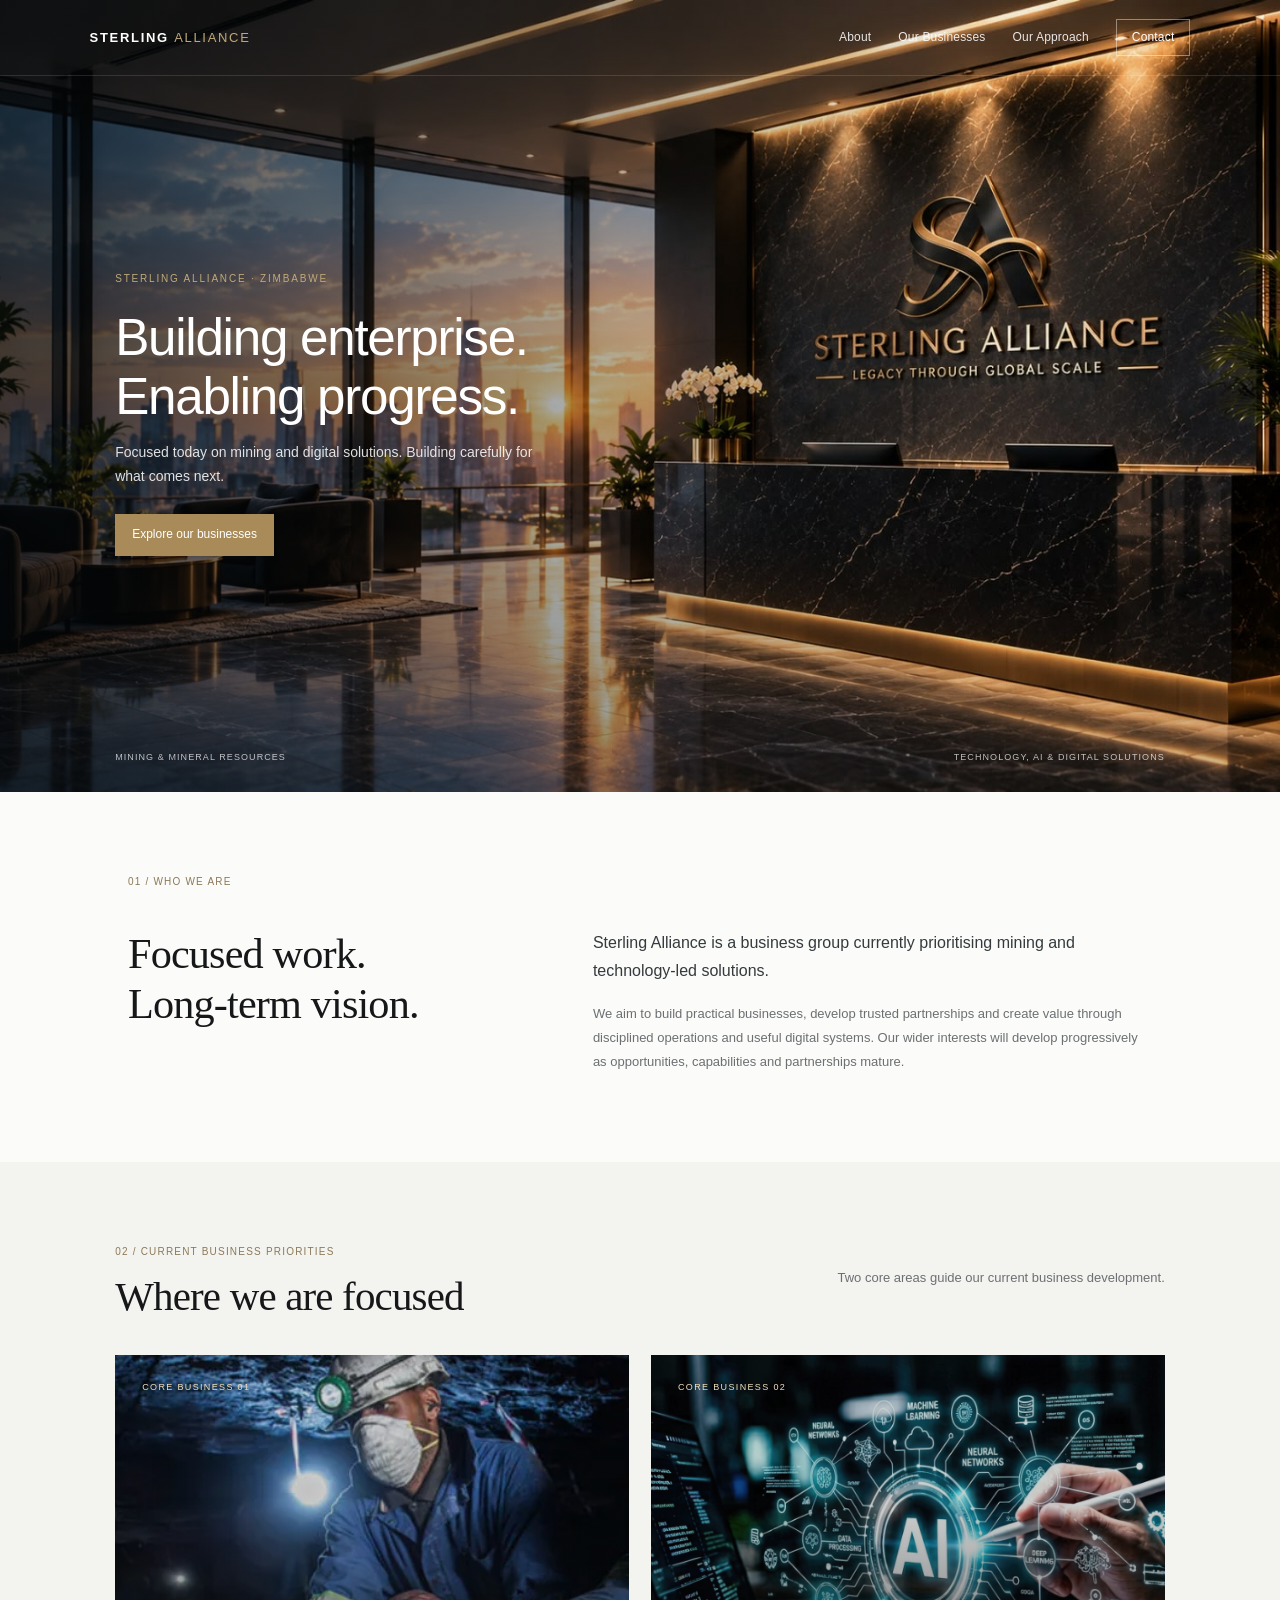
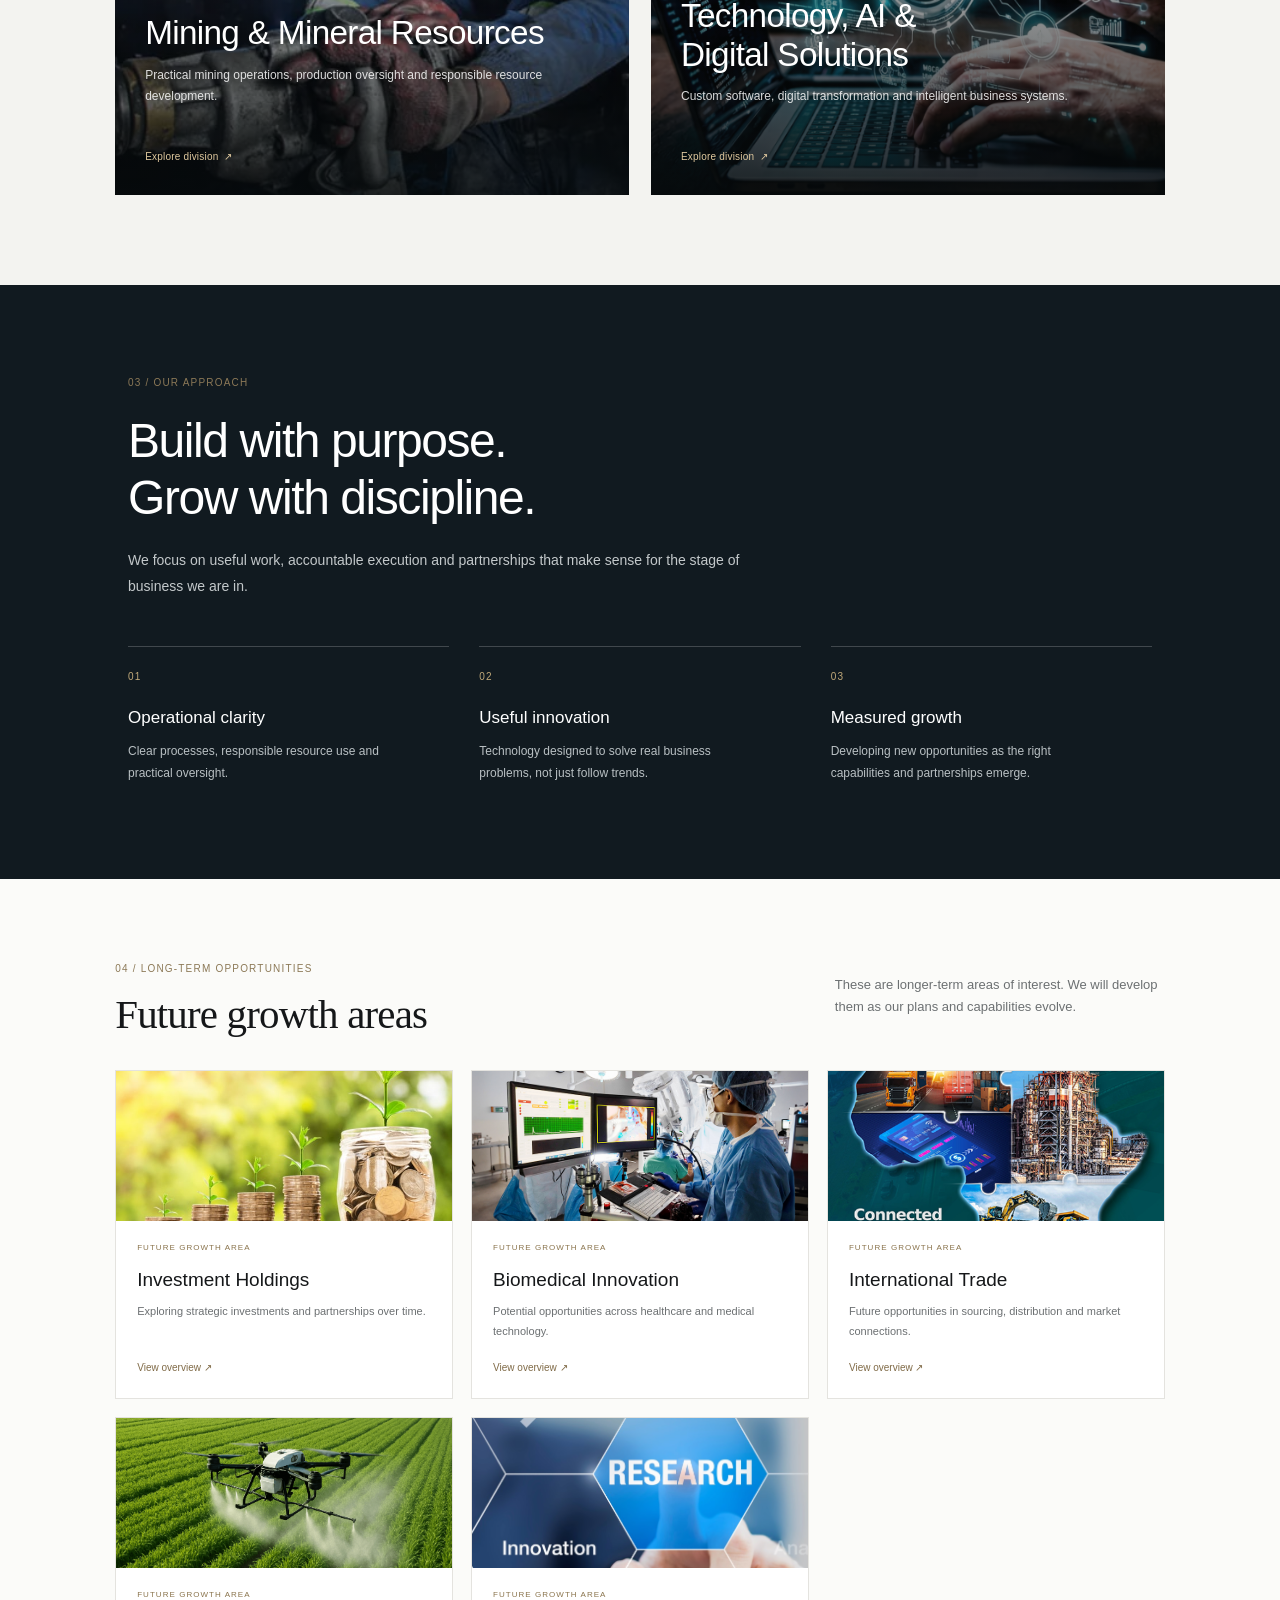
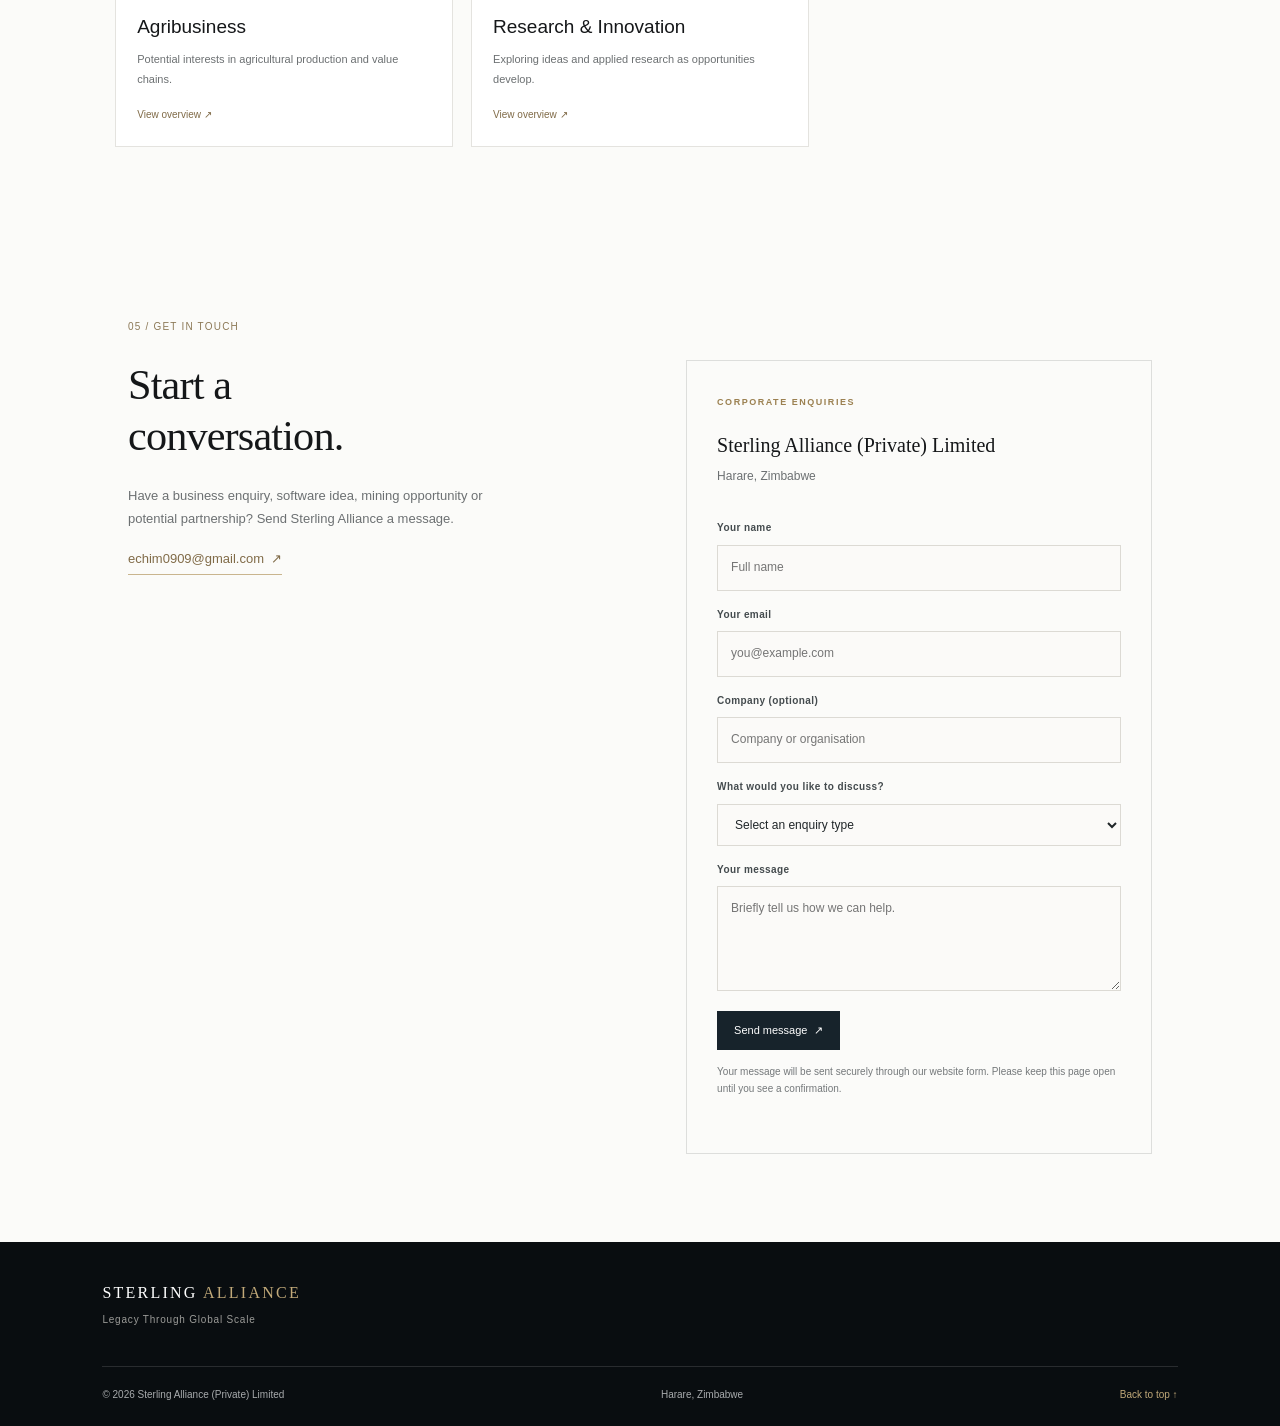
==== SA2 red3/index.html @ 4c0b37e6 "Initial commit" ====
<!DOCTYPE html>
<html lang="en">
<head>
  <meta charset="UTF-8">
  <meta name="viewport" content="width=device-width, initial-scale=1.0">
  <meta name="description" content="Sterling Alliance is currently focused on mining and digital solutions, with a long-term vision for responsible growth across complementary sectors.">
  <meta name="theme-color" content="#08090b">
  <title>Sterling Alliance | Building Enterprise. Enabling Progress.</title>
  <link rel="stylesheet" href="style.css">
</head>
<body class="home-page" id="top">
  <header class="site-header">
    <a class="home-wordmark" href="index.html" aria-label="Sterling Alliance home">STERLING <span>ALLIANCE</span></a>
    <button class="menu-toggle" aria-label="Toggle navigation" aria-expanded="false"><span></span><span></span></button>
    <nav class="main-nav" aria-label="Main navigation">
      <a href="#about">About</a><a href="#businesses">Our Businesses</a><a href="#approach">Our Approach</a><a class="nav-cta" href="#contact">Contact</a>
    </nav>
  </header>

  <main>
    <section class="hero">
      <div class="hero-shade"></div><div class="hero-content reveal">
        <div class="hero-kicker">STERLING ALLIANCE · ZIMBABWE</div>
        <h1>Building enterprise.<br>Enabling progress.</h1>
        <p class="hero-copy">Focused today on mining and digital solutions. Building carefully for what comes next.</p>
        <div class="hero-actions"><a class="button button-gold" href="#businesses">Explore our businesses</a></div>
      </div>
      <div class="hero-caption"><span>MINING &amp; MINERAL RESOURCES</span><span>TECHNOLOGY, AI &amp; DIGITAL SOLUTIONS</span></div>
    </section>

    <section class="intro section-light" id="about">
      <div class="section-kicker">01 / WHO WE ARE</div>
      <div class="intro-grid">
        <h2>Focused work.<br>Long-term vision.</h2>
        <div class="intro-copy"><p class="lead">Sterling Alliance is a business group currently prioritising mining and technology-led solutions.</p><p>We aim to build practical businesses, develop trusted partnerships and create value through disciplined operations and useful digital systems. Our wider interests will develop progressively as opportunities, capabilities and partnerships mature.</p></div>
      </div>
    </section>

    <section class="businesses section-cream" id="businesses">
      <div class="section-heading"><div><div class="section-kicker">02 / CURRENT BUSINESS PRIORITIES</div><h2>Where we are focused</h2></div><p>Two core areas guide our current business development.</p></div>
      <div class="core-business-grid">
        <a class="core-business-card core-mining" href="mining.html">
          <img src="mining.png" alt="Mining and mineral resources" loading="lazy">
          <span class="core-card-overlay"></span><span class="core-tag">CORE BUSINESS 01</span>
          <div class="core-card-copy"><h3>Mining &amp; Mineral Resources</h3><p>Practical mining operations, production oversight and responsible resource development.</p><span class="card-arrow">Explore division&nbsp; ↗</span></div>
        </a>
        <a class="core-business-card core-technology" href="technology-ai.html">
          <img src="technology and ai.png" alt="Technology, software and AI solutions" loading="lazy">
          <span class="core-card-overlay"></span><span class="core-tag">CORE BUSINESS 02</span>
          <div class="core-card-copy"><h3>Technology, AI &amp;<br>Digital Solutions</h3><p>Custom software, digital transformation and intelligent business systems.</p><span class="card-arrow">Explore division&nbsp; ↗</span></div>
        </a>
      </div>
    </section>

    <section class="approach-section" id="approach">
      <div class="approach-inner"><div class="section-kicker">03 / OUR APPROACH</div><h2>Build with purpose.<br>Grow with discipline.</h2><p class="approach-lead">We focus on useful work, accountable execution and partnerships that make sense for the stage of business we are in.</p>
        <div class="approach-points">
          <article><span>01</span><h3>Operational clarity</h3><p>Clear processes, responsible resource use and practical oversight.</p></article>
          <article><span>02</span><h3>Useful innovation</h3><p>Technology designed to solve real business problems, not just follow trends.</p></article>
          <article><span>03</span><h3>Measured growth</h3><p>Developing new opportunities as the right capabilities and partnerships emerge.</p></article>
        </div>
      </div>
    </section>

    <section class="future-section section-light" id="future">
      <div class="section-heading"><div><div class="section-kicker">04 / LONG-TERM OPPORTUNITIES</div><h2>Future growth areas</h2></div><p>These are longer-term areas of interest. We will develop them as our plans and capabilities evolve.</p></div>
      <div class="future-grid">
        <a class="future-card" href="investment-holdings.html"><img src="investment holdings.png" alt="Investment holdings" loading="lazy"><div><span>FUTURE GROWTH AREA</span><h3>Investment Holdings</h3><p>Exploring strategic investments and partnerships over time.</p><b>View overview ↗</b></div></a>
        <a class="future-card" href="biomedical-innovation.html"><img src="biomedical innovation.png" alt="Biomedical innovation" loading="lazy"><div><span>FUTURE GROWTH AREA</span><h3>Biomedical Innovation</h3><p>Potential opportunities across healthcare and medical technology.</p><b>View overview ↗</b></div></a>
        <a class="future-card" href="international-trade.html"><img src="international trade.png" alt="International trade" loading="lazy"><div><span>FUTURE GROWTH AREA</span><h3>International Trade</h3><p>Future opportunities in sourcing, distribution and market connections.</p><b>View overview ↗</b></div></a>
        <a class="future-card" href="agribusiness.html"><img src="agri-business.png" alt="Agribusiness" loading="lazy"><div><span>FUTURE GROWTH AREA</span><h3>Agribusiness</h3><p>Potential interests in agricultural production and value chains.</p><b>View overview ↗</b></div></a>
        <a class="future-card" href="research-innovation.html"><img src="research and innovation.png" alt="Research and innovation" loading="lazy"><div><span>FUTURE GROWTH AREA</span><h3>Research &amp; Innovation</h3><p>Exploring ideas and applied research as opportunities develop.</p><b>View overview ↗</b></div></a>
      </div>
    </section>

    <section class="contact section-light" id="contact">
      <div class="section-kicker">05 / GET IN TOUCH</div>
      <div class="contact-grid">
        <div>
          <h2>Start a<br>conversation.</h2>
          <p>Have a business enquiry, software idea, mining opportunity or potential partnership? Send Sterling Alliance a message.</p>
          <a class="contact-email-link" href="mailto:echim0909@gmail.com">echim0909@gmail.com&nbsp; ↗</a>
        </div>
        <div class="contact-panel">
          <span class="contact-label">CORPORATE ENQUIRIES</span>
          <h3>Sterling Alliance (Private) Limited</h3>
          <p>Harare, Zimbabwe</p>
          <form class="contact-form" id="contact-form" novalidate>
            <input type="text" name="_honey" tabindex="-1" autocomplete="off" aria-hidden="true" class="form-honeypot">
            <input type="hidden" name="_subject" value="New Sterling Alliance website enquiry">
            <label for="contact-name">Your name</label>
            <input id="contact-name" name="name" type="text" autocomplete="name" placeholder="Full name" required>
            <label for="contact-email">Your email</label>
            <input id="contact-email" name="email" type="email" autocomplete="email" placeholder="you@example.com" required>
            <label for="contact-company">Company (optional)</label>
            <input id="contact-company" name="company" type="text" autocomplete="organization" placeholder="Company or organisation">
            <label for="contact-topic">What would you like to discuss?</label>
            <select id="contact-topic" name="topic" required>
              <option value="" disabled selected>Select an enquiry type</option>
              <option>Mining &amp; Mineral Resources</option>
              <option>Technology, AI &amp; Digital Solutions</option>
              <option>Partnership or investment enquiry</option>
              <option>Other business enquiry</option>
            </select>
            <label for="contact-message">Your message</label>
            <textarea id="contact-message" name="message" rows="4" placeholder="Briefly tell us how we can help." required></textarea>
            <button class="button button-dark contact-submit" type="submit">Send message&nbsp; ↗</button>
            <p class="contact-form-note">Your message will be sent securely through our website form. Please keep this page open until you see a confirmation.</p>
            <p class="contact-form-status" id="contact-form-status" role="status" aria-live="polite"></p>
          </form>
        </div>
      </div>
    </section>
  </main>

  <footer class="site-footer"><a class="footer-brand" href="index.html">STERLING <span>ALLIANCE</span></a><p>Legacy Through Global Scale</p><div class="footer-bottom"><span>© 2026 Sterling Alliance (Private) Limited</span><span>Harare, Zimbabwe</span><a href="#top">Back to top ↑</a></div></footer>
  <script src="script.js"></script>
</body>
</html>
---- SA2 red3/style.css ----
:root{--ink:#151719;--navy:#172632;--gold:#bd9a5a;--gold-light:#d9bd86;--paper:#f8f7f4;--cream:#efeee9;--muted:#6c7072;--line:rgba(20,25,28,.13);--serif:'Playfair Display',Georgia,serif;--sans:'DM Sans',Arial,sans-serif}
*{box-sizing:border-box;margin:0;padding:0}html{scroll-behavior:smooth;scroll-padding-top:90px}body{font-family:var(--sans);color:var(--ink);background:var(--paper);line-height:1.65}a{color:inherit}.site-header{height:86px;position:absolute;z-index:20;top:0;left:0;width:100%;padding:0 7.5%;display:flex;align-items:center;justify-content:space-between;border-bottom:1px solid rgba(255,255,255,.16);color:#fff}.brand{display:flex;align-items:center;gap:12px;text-decoration:none}.brand img{width:47px;height:47px;object-fit:contain}.brand strong{display:block;font-size:15px;letter-spacing:.08em;text-transform:uppercase}.brand small{display:block;color:#c7c4bd;font-size:9px;letter-spacing:.13em;margin-top:2px}.main-nav{display:flex;align-items:center;gap:34px}.main-nav a{text-decoration:none;font-size:12px;letter-spacing:.04em;color:#eee;transition:color .2s}.main-nav a:hover{color:var(--gold-light)}.main-nav .nav-cta{border:1px solid rgba(217,189,134,.75);padding:10px 19px;color:var(--gold-light)}.menu-toggle{display:none;background:none;border:0}.hero{min-height:760px;height:100svh;max-height:980px;position:relative;display:flex;align-items:center;overflow:hidden;color:#fff;background:#08090b url('background.jpeg') center/cover no-repeat}.hero-shade{position:absolute;inset:0;background:linear-gradient(90deg,rgba(4,7,9,.91) 0%,rgba(4,7,9,.72) 47%,rgba(4,7,9,.28) 100%),linear-gradient(0deg,rgba(4,7,9,.58),transparent 38%)}.hero-content{position:relative;z-index:2;width:min(820px,85%);margin:70px 0 0 12%}.eyebrow,.section-kicker{font-size:10px;font-weight:700;letter-spacing:.2em;text-transform:uppercase;color:#8c7957}.gold-eyebrow{color:var(--gold-light)}.hero h1,.approach h2,.intro h2,.section-heading h2,.contact h2{font-family:var(--serif);font-weight:500;letter-spacing:-.035em;line-height:1.12}.hero h1{font-size:clamp(48px,6.4vw,86px);margin:25px 0 22px}.hero h1 em,.intro h2 em,.section-heading h2 em,.approach h2 em,.contact h2 em{font-weight:500;color:var(--gold-light)}.hero-copy{max-width:540px;color:#d2d1cc;font-size:15px;line-height:1.9}.hero-actions{display:flex;align-items:center;gap:30px;margin-top:38px}.button{display:inline-flex;align-items:center;gap:24px;text-decoration:none;padding:14px 21px;font-size:11px;font-weight:700;letter-spacing:.04em;transition:.25s}.button span{font-size:16px}.button-gold{background:var(--gold);color:#111}.button-gold:hover{background:var(--gold-light);transform:translateY(-2px)}.text-link{font-size:11px;text-decoration:none;color:#eee}.text-link span{margin-left:9px;color:var(--gold-light)}.hero-foot{position:absolute;bottom:30px;left:7.5%;right:7.5%;display:flex;justify-content:space-between;color:#c2c0ba;font-size:9px;letter-spacing:.16em}.hero-mark{position:absolute;right:8%;bottom:13%;font-family:var(--serif);font-size:clamp(140px,24vw,330px);color:rgba(255,255,255,.045);line-height:1;pointer-events:none}.section-light{background:var(--paper)}.intro{padding:120px 12% 100px}.intro-grid{display:grid;grid-template-columns:.8fr 1.2fr;gap:9%;margin-top:38px}.intro h2,.contact h2{font-size:clamp(44px,5vw,66px)}.intro h2 em,.contact h2 em{color:var(--gold)}.intro-copy{max-width:650px}.intro-copy p{color:var(--muted);font-size:13px;line-height:2}.intro-copy .lead{font-size:16px;color:#343a3d;margin-bottom:17px}.principles{display:grid;grid-template-columns:repeat(4,1fr);border-top:1px solid var(--line);margin-top:75px;padding-top:26px}.principles div{display:flex;gap:18px;align-items:flex-start}.principles b{font-family:var(--serif);font-size:18px;color:var(--gold);font-weight:500}.principles span{font-size:11px;line-height:1.5;color:#51575a}.section-cream{background:var(--cream)}.businesses{padding:115px 9% 125px}.section-heading{display:flex;justify-content:space-between;align-items:end;gap:50px;margin-bottom:52px}.section-heading h2{font-size:clamp(40px,4.5vw,60px);margin-top:24px}.section-heading h2 em{color:var(--gold)}.section-heading>p{max-width:330px;color:var(--muted);font-size:13px;line-height:1.9;padding-bottom:6px}.business-grid{display:grid;grid-template-columns:repeat(3,1fr);border-top:1px solid rgba(20,25,28,.15);border-left:1px solid rgba(20,25,28,.15)}.business-card{position:relative;min-height:300px;padding:30px 30px 27px;text-decoration:none;border-right:1px solid rgba(20,25,28,.15);border-bottom:1px solid rgba(20,25,28,.15);background:rgba(255,255,255,.16);transition:background .25s,transform .25s}.business-card:hover{background:#faf9f6;transform:translateY(-4px);z-index:1}.card-number{font-size:9px;letter-spacing:.15em;color:#85817a}.card-icon{position:absolute;right:30px;top:25px;color:var(--gold);font-size:23px}.business-card h3{font-family:var(--serif);font-size:27px;line-height:1.18;font-weight:500;margin:37px 0 14px}.business-card p{max-width:290px;font-size:12px;line-height:1.8;color:var(--muted)}.card-arrow{display:inline-block;margin-top:23px;font-size:10px;color:#8c7042;font-weight:700;letter-spacing:.04em}.approach{display:grid;grid-template-columns:1fr 1fr;min-height:580px;background:#11191e;color:#fff}.approach-image{background:linear-gradient(0deg,rgba(7,12,15,.12),rgba(7,12,15,.12)),url('business.jpeg') center/cover}.approach-content{padding:100px 12%;align-self:center}.approach h2{font-size:clamp(43px,5vw,65px);margin:25px 0}.approach-content>p{max-width:470px;color:#c0c4c5;font-size:13px;line-height:2;margin-bottom:32px}.button-outline{border:1px solid rgba(217,189,134,.65);color:var(--gold-light)}.button-outline:hover{background:var(--gold);color:#111}.contact{padding:115px 12% 125px}.contact-grid{display:grid;grid-template-columns:1fr 1fr;gap:12%;margin-top:35px}.contact-grid>div:first-child>p{max-width:360px;color:var(--muted);font-size:13px;line-height:1.9;margin-top:22px}.contact-panel{padding:34px 38px;border:1px solid var(--line);background:#fff}.contact-label{font-size:9px;letter-spacing:.17em;color:#9b8050;font-weight:700}.contact-panel h3{font-family:var(--serif);font-size:24px;font-weight:500;margin:17px 0 5px}.contact-panel>p{font-size:12px;color:var(--muted)}.contact-panel .contact-note{border-top:1px solid var(--line);margin-top:24px;padding-top:20px;line-height:1.8}.button-dark{background:#17232b;color:#fff;margin-top:23px}.button-dark:hover{background:#263b48}.site-footer{background:#090d10;color:#fff;padding:48px 8% 25px}.footer-brand{font-family:var(--serif);font-size:20px;letter-spacing:.14em;text-decoration:none}.footer-brand span{color:var(--gold-light)}.site-footer>p{font-size:10px;color:#9b9b98;letter-spacing:.08em;margin-top:5px}.footer-bottom{display:flex;justify-content:space-between;gap:20px;border-top:1px solid rgba(255,255,255,.13);margin-top:38px;padding-top:20px;color:#a8abad;font-size:10px}.footer-bottom a{color:var(--gold-light);text-decoration:none}
/* Division pages: clean, light editorial treatment */
.subpage-body{background:var(--paper);color:var(--ink)}.division-header{position:sticky;top:0;z-index:30;display:flex;justify-content:space-between;align-items:center;padding:17px 7.5%;background:rgba(248,247,244,.96);backdrop-filter:blur(14px);border-bottom:1px solid var(--line)}.division-header .brand a{font-family:var(--serif);font-size:20px;text-decoration:none;color:var(--navy)}.division-header nav{display:flex;gap:27px}.division-header nav a{font-size:11px;text-decoration:none;color:#555d61}.division-header nav a:hover{color:#9b7840}.division-page{padding:58px 10% 100px;max-width:1440px;margin:auto}.division-hero{min-height:390px;display:flex;flex-direction:column;justify-content:center;padding:55px 7%;margin-bottom:65px;background:linear-gradient(90deg,rgba(8,14,18,.9),rgba(8,14,18,.45)),url('business.jpeg') center/cover;border-radius:2px;color:#fff}.division-hero.investment{background-image:linear-gradient(90deg,rgba(8,14,18,.78),rgba(8,14,18,.18)),url('investment holdings.png')}.division-hero.biomedical{background-image:linear-gradient(90deg,rgba(8,14,18,.78),rgba(8,14,18,.18)),url('biomedical innovation.png')}.division-hero.technology{background-image:linear-gradient(90deg,rgba(8,14,18,.78),rgba(8,14,18,.18)),url('technology and ai.png')}.division-hero.trade{background-image:linear-gradient(90deg,rgba(8,14,18,.78),rgba(8,14,18,.18)),url('international trade.png')}.division-hero.agri{background-image:linear-gradient(90deg,rgba(8,14,18,.78),rgba(8,14,18,.18)),url('agri-business.png')}.division-hero.research{background-image:linear-gradient(90deg,rgba(8,14,18,.78),rgba(8,14,18,.18)),url('research and innovation.png')}.eyebrow{font-size:10px;letter-spacing:.19em;text-transform:uppercase;color:var(--gold-light);margin-bottom:14px}.division-hero h1{font-family:var(--serif);font-weight:500;font-size:clamp(36px,4vw,57px);line-height:1.15;max-width:700px;margin-bottom:18px}.division-hero p{max-width:650px;color:#e2e2df;font-size:13px;line-height:1.9}.division-section{margin:0 0 58px}.division-section h2{font-family:var(--serif);font-size:34px;font-weight:500;margin-bottom:15px}.division-section>p{max-width:820px;color:var(--muted);font-size:13px;line-height:2}.portfolio-grid{display:grid;grid-template-columns:repeat(3,1fr);gap:18px;margin-top:28px}.portfolio-card{padding:28px 25px;background:#fff;border:1px solid var(--line);transition:.25s}.portfolio-card:hover{transform:translateY(-4px);box-shadow:0 12px 30px rgba(20,25,28,.06)}.portfolio-card h3{font-family:var(--serif);font-size:21px;font-weight:500;margin-bottom:10px}.portfolio-card p,.portfolio-card li{font-size:12px;color:var(--muted);line-height:1.8}.portfolio-card ul{padding-left:18px}.back-link{display:inline-block;margin-top:18px;padding:12px 18px;border:1px solid #c5b18d;text-decoration:none;color:#745d36;font-size:11px}.back-link:hover{background:#17232b;color:#fff;border-color:#17232b}
@media(max-width:900px){.site-header{padding:0 5%}.main-nav{gap:18px}.intro,.contact{padding-left:8%;padding-right:8%}.businesses{padding-left:6%;padding-right:6%}.business-grid{grid-template-columns:repeat(2,1fr)}.approach-content{padding:75px 9%}.division-page{padding-left:6%;padding-right:6%}.portfolio-grid{grid-template-columns:repeat(2,1fr)}}
@media(max-width:640px){.site-header{height:74px}.brand img{width:40px;height:40px}.brand strong{font-size:12px}.brand small{font-size:8px}.menu-toggle{display:flex;flex-direction:column;gap:6px;padding:10px}.menu-toggle span{width:23px;height:1px;background:#fff}.main-nav{display:none;position:absolute;top:74px;left:0;right:0;padding:22px 7%;background:#10171c;flex-direction:column;align-items:flex-start;gap:19px}.main-nav.open{display:flex}.hero{min-height:680px;background-position:58% center}.hero-content{width:86%;margin:55px auto 0}.hero h1{font-size:clamp(43px,12vw,62px)}.hero-copy{font-size:13px}.hero-actions{align-items:flex-start;flex-direction:column;gap:20px}.hero-foot{left:7%;right:7%;font-size:8px;gap:15px}.intro{padding:78px 7%}.intro-grid,.contact-grid{grid-template-columns:1fr;gap:25px}.intro h2,.contact h2{font-size:48px}.principles{grid-template-columns:repeat(2,1fr);gap:22px;margin-top:45px}.businesses{padding:78px 6%}.section-heading{display:block}.section-heading h2{font-size:43px}.section-heading>p{margin-top:20px}.business-grid{grid-template-columns:1fr}.business-card{min-height:260px;padding:25px}.approach{grid-template-columns:1fr}.approach-image{min-height:270px}.approach-content{padding:65px 8%}.approach h2{font-size:48px}.contact{padding:78px 7%}.contact-panel{padding:27px 24px}.footer-bottom{flex-direction:column;gap:10px}.division-header{padding:15px 6%;align-items:flex-start;flex-direction:column;gap:10px}.division-header nav{gap:14px;flex-wrap:wrap}.division-header nav a{font-size:10px}.division-page{padding:30px 5% 70px}.division-hero{min-height:370px;padding:35px 7%;margin-bottom:45px}.division-hero h1{font-size:39px}.portfolio-grid{grid-template-columns:1fr}.division-section h2{font-size:29px}}
@media(prefers-reduced-motion:reduce){*,*::before,*::after{scroll-behavior:auto!important;transition:none!important;animation:none!important}}
.reveal{opacity:1;transform:none}.reveal.is-visible{animation:rise-in .8s ease both}@keyframes rise-in{from{opacity:0;transform:translateY(18px)}to{opacity:1;transform:translateY(0)}}
.contact-pending{margin-top:20px;padding-top:16px;border-top:1px solid var(--line);font-size:11px;color:#8a7046;letter-spacing:.03em}


/* Version 2: restrained corporate presentation */
:root{--gold:#a88b59;--gold-light:#c1a979;--paper:#fbfbf9;--cream:#f3f3f0;--serif:Georgia,'Times New Roman',serif;--sans:Arial,Helvetica,sans-serif}
body{font-size:14px;line-height:1.65;font-weight:400}
.site-header{height:76px;padding:0 7%;justify-content:flex-end;border-bottom:1px solid rgba(255,255,255,.12)}
.site-header .brand{display:none}
.main-nav{gap:27px}
.main-nav a{font-size:12px;font-weight:400;letter-spacing:.015em;color:rgba(255,255,255,.88)}
.main-nav .nav-cta{border:1px solid rgba(255,255,255,.42);padding:8px 15px;color:#fff}
.hero{min-height:620px;height:88svh;max-height:820px;background-position:center center}
.hero-shade{background:linear-gradient(90deg,rgba(4,7,9,.72) 0%,rgba(4,7,9,.36) 42%,rgba(4,7,9,.04) 76%),linear-gradient(0deg,rgba(4,7,9,.18),transparent 34%)}
.hero-content{width:min(560px,78%);margin:35px 0 0 9%}
.hero h1{font-family:var(--sans);font-size:clamp(34px,4vw,52px);font-weight:400;letter-spacing:-.025em;line-height:1.16;margin:0 0 15px}
.hero h1 em{font-style:normal;font-weight:400;color:inherit}
.hero-copy{max-width:420px;font-size:14px;line-height:1.7;color:rgba(255,255,255,.86)}
.hero-actions{margin-top:25px}
.button{padding:11px 17px;font-size:12px;font-weight:500;letter-spacing:0}
.button-gold{background:#a88b59;color:#fff}
.button-gold:hover{background:#927647;transform:none}
.intro{padding:82px 10% 88px}
.section-kicker,.eyebrow{font-size:10px;font-weight:500;letter-spacing:.12em}
.intro-grid{gap:9%}
.intro h2,.contact h2{font-size:clamp(30px,3.3vw,43px);font-weight:400;letter-spacing:-.02em;line-height:1.2}
.intro h2 em,.contact h2 em{font-weight:400;color:var(--gold)}
.intro-copy .lead{font-size:16px;font-weight:400;line-height:1.75}
.intro-copy p{font-size:13px;line-height:1.85}
.businesses{padding:82px 9% 90px}
.section-heading{margin-bottom:35px;align-items:center}
.section-heading h2{font-size:clamp(30px,3.2vw,42px);font-weight:400;letter-spacing:-.02em;margin-top:14px}
.section-heading h2 em{font-weight:400}
.section-heading>p{font-size:13px;line-height:1.75}
.business-card{min-height:250px;padding:25px 25px 23px;transition:background .2s}
.business-card:hover{transform:none;background:#fff}
.card-icon{font-size:17px;color:#9b865f}
.business-card h3{font-size:22px;font-weight:400;margin:30px 0 11px}
.business-card p{font-size:12px;line-height:1.75}
.card-arrow{font-size:10px;font-weight:500;color:#806b48}
.contact{padding:82px 10% 88px}
.contact-grid{gap:9%;margin-top:25px}
.contact-grid>div:first-child>p{font-size:13px;line-height:1.8}
.contact-panel{padding:28px 30px;background:transparent}
.contact-panel h3{font-size:20px;font-weight:400}
.contact-panel>p{font-size:12px}
.site-footer{padding:38px 8% 22px}
.footer-brand{font-size:16px;font-weight:400}
.footer-bottom{font-size:10px}
/* Remove decorative movement for a quieter, more formal presentation. */
.reveal.is-visible{animation:none}
.business-card,.button,.portfolio-card{transition:none}
@media(max-width:640px){
 .site-header{height:68px;padding:0 6%}
 .menu-toggle{display:flex}
 .menu-toggle span{background:#fff}
 .main-nav{top:68px;gap:16px}
 .hero{min-height:570px;height:78svh;background-position:58% center}
 .hero-content{width:84%;margin:25px auto 0}
 .hero h1{font-size:clamp(32px,9vw,43px);max-width:360px}
 .hero-copy{font-size:13px;max-width:300px}
 .intro{padding:65px 7%}
 .intro h2,.contact h2{font-size:36px}
 .businesses{padding:65px 6%}
 .section-heading h2{font-size:34px}
 .business-card{min-height:220px}
 .business-card h3{font-size:21px}
 .contact{padding:65px 7%}
}

.division-hero.mining{background-image:linear-gradient(90deg,rgba(8,14,18,.78),rgba(8,14,18,.18)),url('mining.png')}

/* Division pages: clear imagery with restrained corporate treatment */
.division-hero{background-position:center;background-size:cover;position:relative;overflow:hidden;border-radius:3px;box-shadow:0 14px 34px rgba(20,25,28,.08)}
.division-hero h1,.division-hero p,.division-hero .eyebrow{position:relative;z-index:1}
@media(max-width:640px){.division-hero{background-position:center;min-height:340px;padding:32px 7%}}


/* Sterling Alliance focused-growth update */
.home-wordmark{position:absolute;left:7%;top:50%;transform:translateY(-50%);font-size:13px;letter-spacing:.13em;color:#fff;text-decoration:none;font-weight:600;white-space:nowrap}.home-wordmark span,.division-header .brand span,.subpage-footer span{font-weight:300;color:var(--gold-light)}
.hero-kicker{font-size:10px;letter-spacing:.18em;color:var(--gold-light);margin-bottom:20px}.hero-caption{position:absolute;bottom:27px;left:9%;right:9%;display:flex;justify-content:space-between;gap:20px;font-size:9px;letter-spacing:.12em;color:rgba(255,255,255,.72)}
.core-business-grid{display:grid;grid-template-columns:repeat(2,minmax(0,1fr));gap:22px}.core-business-card{position:relative;display:block;min-height:440px;overflow:hidden;background:#172027;color:#fff;text-decoration:none}.core-business-card img{position:absolute;inset:0;width:100%;height:100%;object-fit:cover;transition:transform .45s ease}.core-business-card:hover img{transform:scale(1.025)}.core-card-overlay{position:absolute;inset:0;background:linear-gradient(180deg,rgba(6,10,12,.14),rgba(6,10,12,.2) 35%,rgba(6,10,12,.88))}.core-tag{position:absolute;top:25px;left:27px;font-size:9px;letter-spacing:.15em;color:#f1dfbd}.core-card-copy{position:absolute;left:30px;right:30px;bottom:28px}.core-card-copy h3{font-size:clamp(24px,2.6vw,34px);line-height:1.18;font-weight:400;letter-spacing:-.02em;margin-bottom:12px}.core-card-copy p{font-size:12px;line-height:1.8;color:rgba(255,255,255,.84);max-width:440px;margin-bottom:18px}.core-card-copy .card-arrow{color:#e0c99f;font-size:10px;letter-spacing:.02em}
.approach-section{background:#111a20;color:#fff;padding:90px 10% 95px}.approach-inner{max-width:1240px;margin:auto}.approach-section h2{font-size:clamp(34px,4vw,48px);font-weight:400;line-height:1.2;letter-spacing:-.03em;margin:20px 0}.approach-lead{max-width:620px;font-size:14px;line-height:1.9;color:#c3c8ca}.approach-points{display:grid;grid-template-columns:repeat(3,1fr);gap:30px;margin-top:46px}.approach-points article{border-top:1px solid rgba(255,255,255,.2);padding-top:17px}.approach-points article>span{font-size:10px;color:var(--gold-light);letter-spacing:.12em}.approach-points h3{font-size:17px;font-weight:400;margin:17px 0 9px}.approach-points p{font-size:12px;line-height:1.8;color:#b9c0c3;max-width:280px}
.future-section{padding:82px 9% 90px}.future-section .section-heading{margin-bottom:32px}.future-grid{display:grid;grid-template-columns:repeat(3,minmax(0,1fr));gap:18px}.future-card{display:flex;flex-direction:column;background:#fff;border:1px solid #e4e3df;color:var(--ink);text-decoration:none;min-width:0;transition:border-color .2s}.future-card:hover{border-color:#b9a47c}.future-card img{width:100%;height:150px;object-fit:cover;display:block}.future-card>div{padding:20px 21px 22px;display:flex;flex:1;flex-direction:column;align-items:flex-start}.future-card span{font-size:8px;letter-spacing:.13em;color:#8a744d}.future-card h3{font-size:19px;font-weight:400;margin:10px 0 7px}.future-card p{font-size:11px;line-height:1.8;color:var(--muted);margin-bottom:18px}.future-card b{font-size:10px;font-weight:500;color:#806b48;margin-top:auto}
.division-header .brand a{letter-spacing:.1em;font-size:15px;font-family:Arial,Helvetica,sans-serif;font-weight:600}.division-header .brand span{color:#9b8156}.division-page{padding-top:38px}.division-hero{min-height:430px;margin-bottom:58px;padding:55px 7%}.division-hero h1{font-size:clamp(35px,4.3vw,57px);letter-spacing:-.025em}.hero-inline-link{display:inline-block;align-self:flex-start;margin-top:25px;padding:11px 15px;border:1px solid rgba(255,255,255,.55);font-size:11px;color:#fff;text-decoration:none;position:relative;z-index:2}.hero-inline-link:hover{background:rgba(255,255,255,.1)}.division-intro-row{display:grid;grid-template-columns:1fr 2.2fr;gap:8%;padding:0 2px 60px;border-bottom:1px solid var(--line);margin-bottom:58px}.division-intro-row .section-kicker{padding-top:9px}.division-intro-row h2,.division-section h2,.technology-process h2{font-size:clamp(28px,3vw,38px);font-weight:400;line-height:1.25;letter-spacing:-.02em;margin:0 0 16px}.division-intro-row p{font-size:13px;line-height:1.95;color:var(--muted);max-width:780px}.division-section>.section-kicker{margin-bottom:13px}.division-section>h2{margin-bottom:25px}.portfolio-grid{grid-template-columns:repeat(3,minmax(0,1fr));gap:15px}.portfolio-card{position:relative;padding:27px 24px 29px;min-height:185px}.portfolio-card h3{font-family:Arial,Helvetica,sans-serif;font-size:16px;line-height:1.4;font-weight:500}.portfolio-card p{font-size:12px;line-height:1.85}.service-index{display:block;font-size:9px;letter-spacing:.12em;color:#a88b59;margin-bottom:21px}.division-cta{display:flex;align-items:center;justify-content:space-between;gap:35px;padding:34px 36px;background:#f0efeb;margin:70px 0 20px}.division-cta h2{font-size:clamp(24px,3vw,34px);font-weight:400;line-height:1.25;margin:13px 0}.division-cta p{font-size:12px;line-height:1.8;color:var(--muted);max-width:550px}.button-dark{display:inline-block;background:#17232b;color:#fff;text-decoration:none;padding:13px 17px;font-size:11px;white-space:nowrap}.button-dark:hover{background:#273943}.subpage-footer{display:flex;justify-content:space-between;align-items:center;gap:20px;padding:23px 10%;border-top:1px solid var(--line);font-size:10px;color:var(--muted)}.subpage-footer>a:first-child{font-size:12px;letter-spacing:.1em;text-decoration:none;color:var(--navy);font-weight:600}.subpage-footer>a:last-child{color:#806b48;text-decoration:none}.future-notice{display:flex;gap:15px;align-items:flex-start;background:#f1efe9;border-left:2px solid #b39a6c;padding:18px 22px;margin:-20px 0 54px}.notice-mark{display:grid;place-items:center;flex:0 0 20px;height:20px;border:1px solid #b39a6c;border-radius:50%;font-family:Georgia,serif;font-size:12px;color:#806b48}.future-notice p{margin:0;color:#5f625f;font-size:11px;line-height:1.8}.future-notice strong{font-size:12px;color:#2d3436;font-weight:600}.future-overview>p{max-width:800px;font-size:13px;line-height:1.9;color:var(--muted)}.future-subpage .division-hero{min-height:360px}
@media(max-width:900px){.home-wordmark{left:5%}.core-business-card{min-height:380px}.future-grid{grid-template-columns:repeat(2,minmax(0,1fr))}.approach-points{gap:20px}.division-intro-row{grid-template-columns:1fr 2fr;gap:5%}.portfolio-grid{grid-template-columns:repeat(2,minmax(0,1fr))}.division-cta{align-items:flex-start;flex-direction:column}.subpage-footer{padding-left:6%;padding-right:6%}}
@media(max-width:640px){.site-header{justify-content:space-between}.home-wordmark{left:6%;font-size:11px}.hero-caption{left:7%;right:7%;bottom:20px;flex-direction:column;gap:8px;font-size:8px}.hero-kicker{font-size:9px}.core-business-grid{grid-template-columns:1fr;gap:15px}.core-business-card{min-height:370px}.core-card-copy{left:22px;right:22px;bottom:23px}.core-tag{left:22px;top:21px}.approach-section{padding:66px 7%}.approach-points{grid-template-columns:1fr;gap:23px;margin-top:35px}.approach-points article{padding-top:14px}.future-section{padding:65px 6%}.future-grid{grid-template-columns:1fr;gap:14px}.future-card{display:grid;grid-template-columns:112px 1fr}.future-card img{height:100%;min-height:170px}.future-card>div{padding:16px}.future-card h3{font-size:17px}.division-header{flex-direction:row;align-items:center}.division-header nav{gap:12px}.division-header nav a{font-size:9px}.division-header .brand a{font-size:12px}.division-page{padding:22px 5% 60px}.division-hero{min-height:360px;padding:33px 7%;margin-bottom:42px}.division-hero h1{font-size:clamp(31px,9vw,42px)}.division-intro-row{grid-template-columns:1fr;gap:12px;padding-bottom:38px;margin-bottom:40px}.division-intro-row h2,.division-section h2,.technology-process h2{font-size:29px}.portfolio-grid{grid-template-columns:1fr}.portfolio-card{min-height:0;padding:23px}.service-index{margin-bottom:13px}.division-cta{padding:27px 22px;margin-top:48px}.subpage-footer{flex-wrap:wrap;padding:20px 6%;font-size:9px}.subpage-footer span{width:100%;order:3}.future-notice{margin-top:-10px;padding:15px}.future-subpage .division-hero{min-height:330px}}
@media(prefers-reduced-motion:reduce){.core-business-card img{transition:none}}


/* Contact form: simple, accessible and responsive */
.contact-email-link{display:inline-block;margin-top:18px;color:#806b48;font-size:13px;text-decoration:none;border-bottom:1px solid #c9b58e;padding-bottom:4px}
.contact-email-link:hover{color:#17232b}
.contact-form{display:grid;gap:8px;margin-top:25px}
.contact-form label{font-size:10px;font-weight:700;letter-spacing:.04em;color:#444b4e;margin-top:8px}
.contact-form input,.contact-form select,.contact-form textarea{width:100%;font:inherit;font-size:12px;color:#202629;background:#fbfaf8;border:1px solid #dcdad4;border-radius:0;padding:12px 13px;outline:none}
.contact-form input:focus,.contact-form select:focus,.contact-form textarea:focus{border-color:#9b8050;box-shadow:0 0 0 2px rgba(189,154,90,.13)}
.contact-form textarea{resize:vertical;min-height:105px}
.contact-form .contact-submit{border:0;cursor:pointer;justify-self:start;margin-top:12px;font-family:inherit}
.contact-form-note,.contact-form-status{font-size:10px!important;line-height:1.7!important;color:#74787a!important;margin-top:5px}
.contact-form-status{color:#4f674d!important}
@media(max-width:640px){.contact-grid{grid-template-columns:1fr;gap:30px}.contact-panel{padding:25px 20px}.contact-form .contact-submit{width:100%;justify-content:center}}

/* Contact form spam-trap field: hidden from genuine visitors. */
.form-honeypot{position:absolute!important;left:-10000px!important;width:1px!important;height:1px!important;overflow:hidden!important;opacity:0!important;pointer-events:none!important}
.contact-form-status{min-height:1.5em}
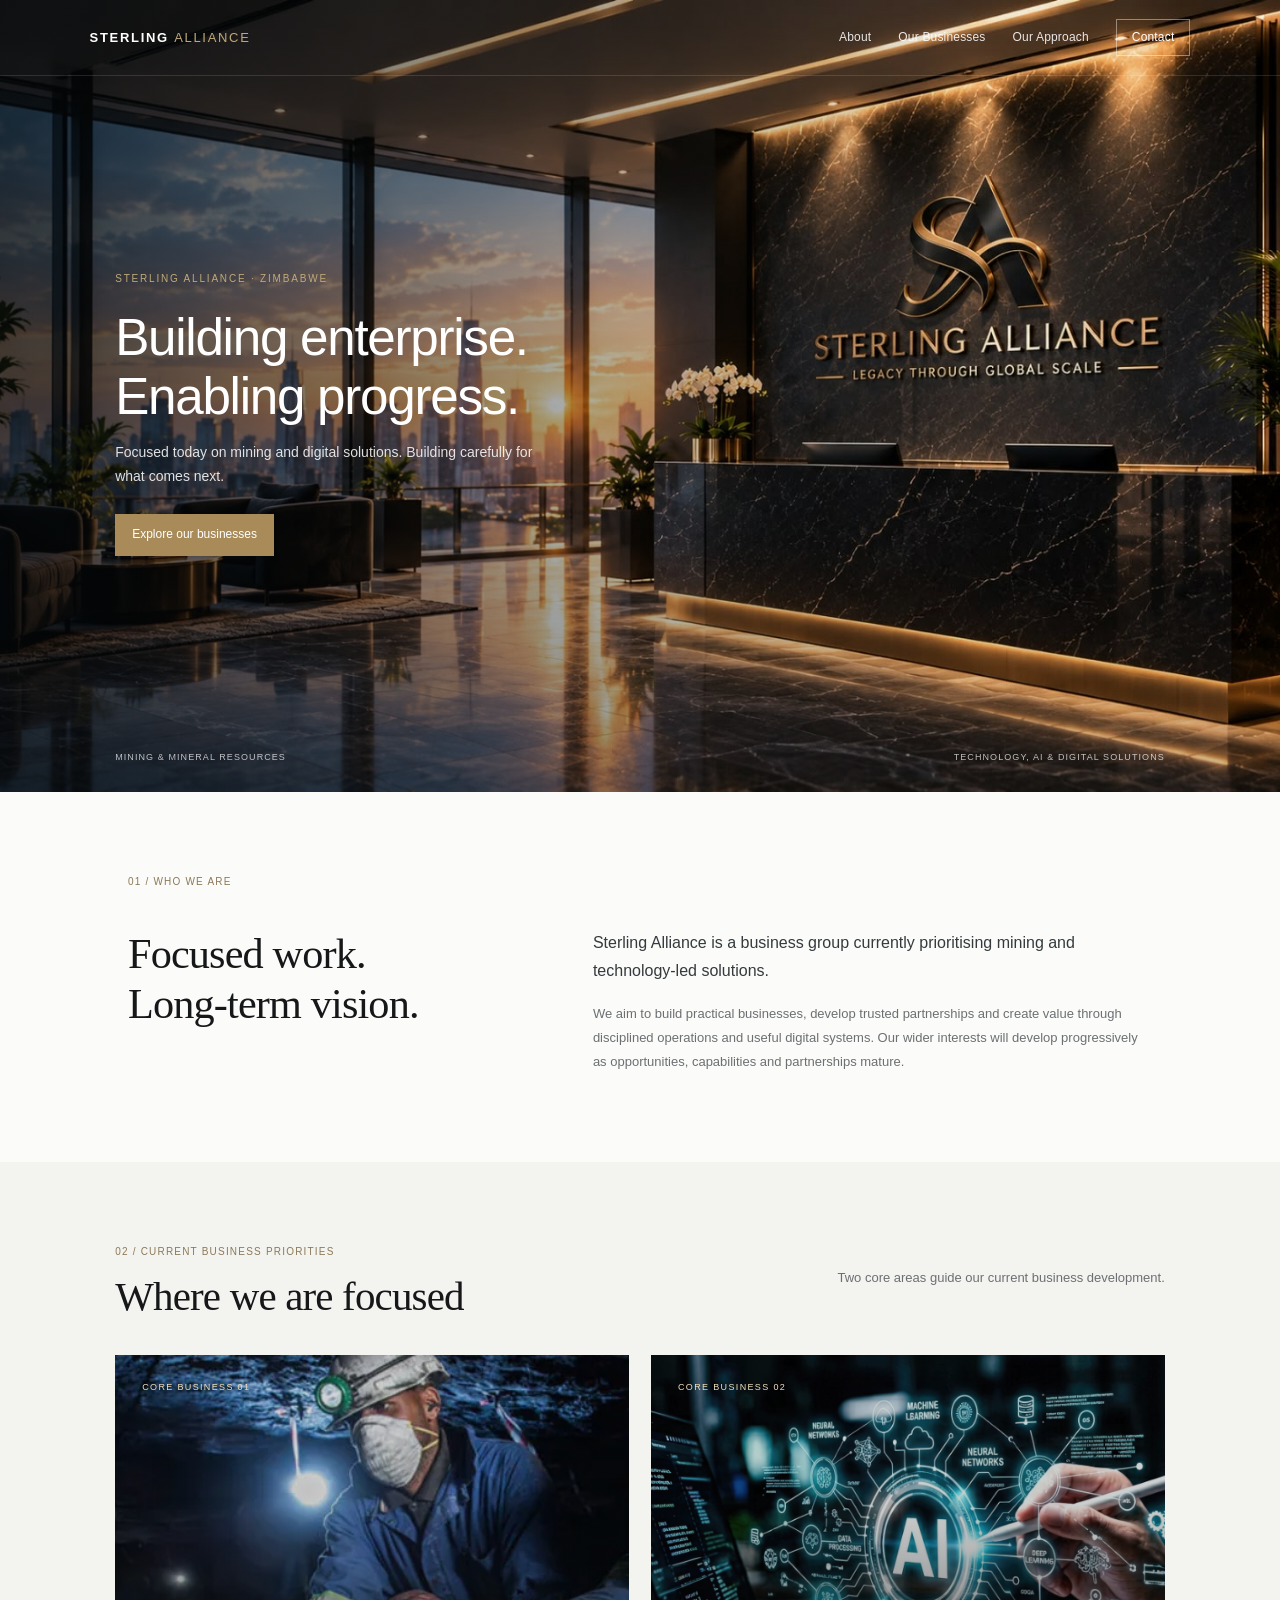
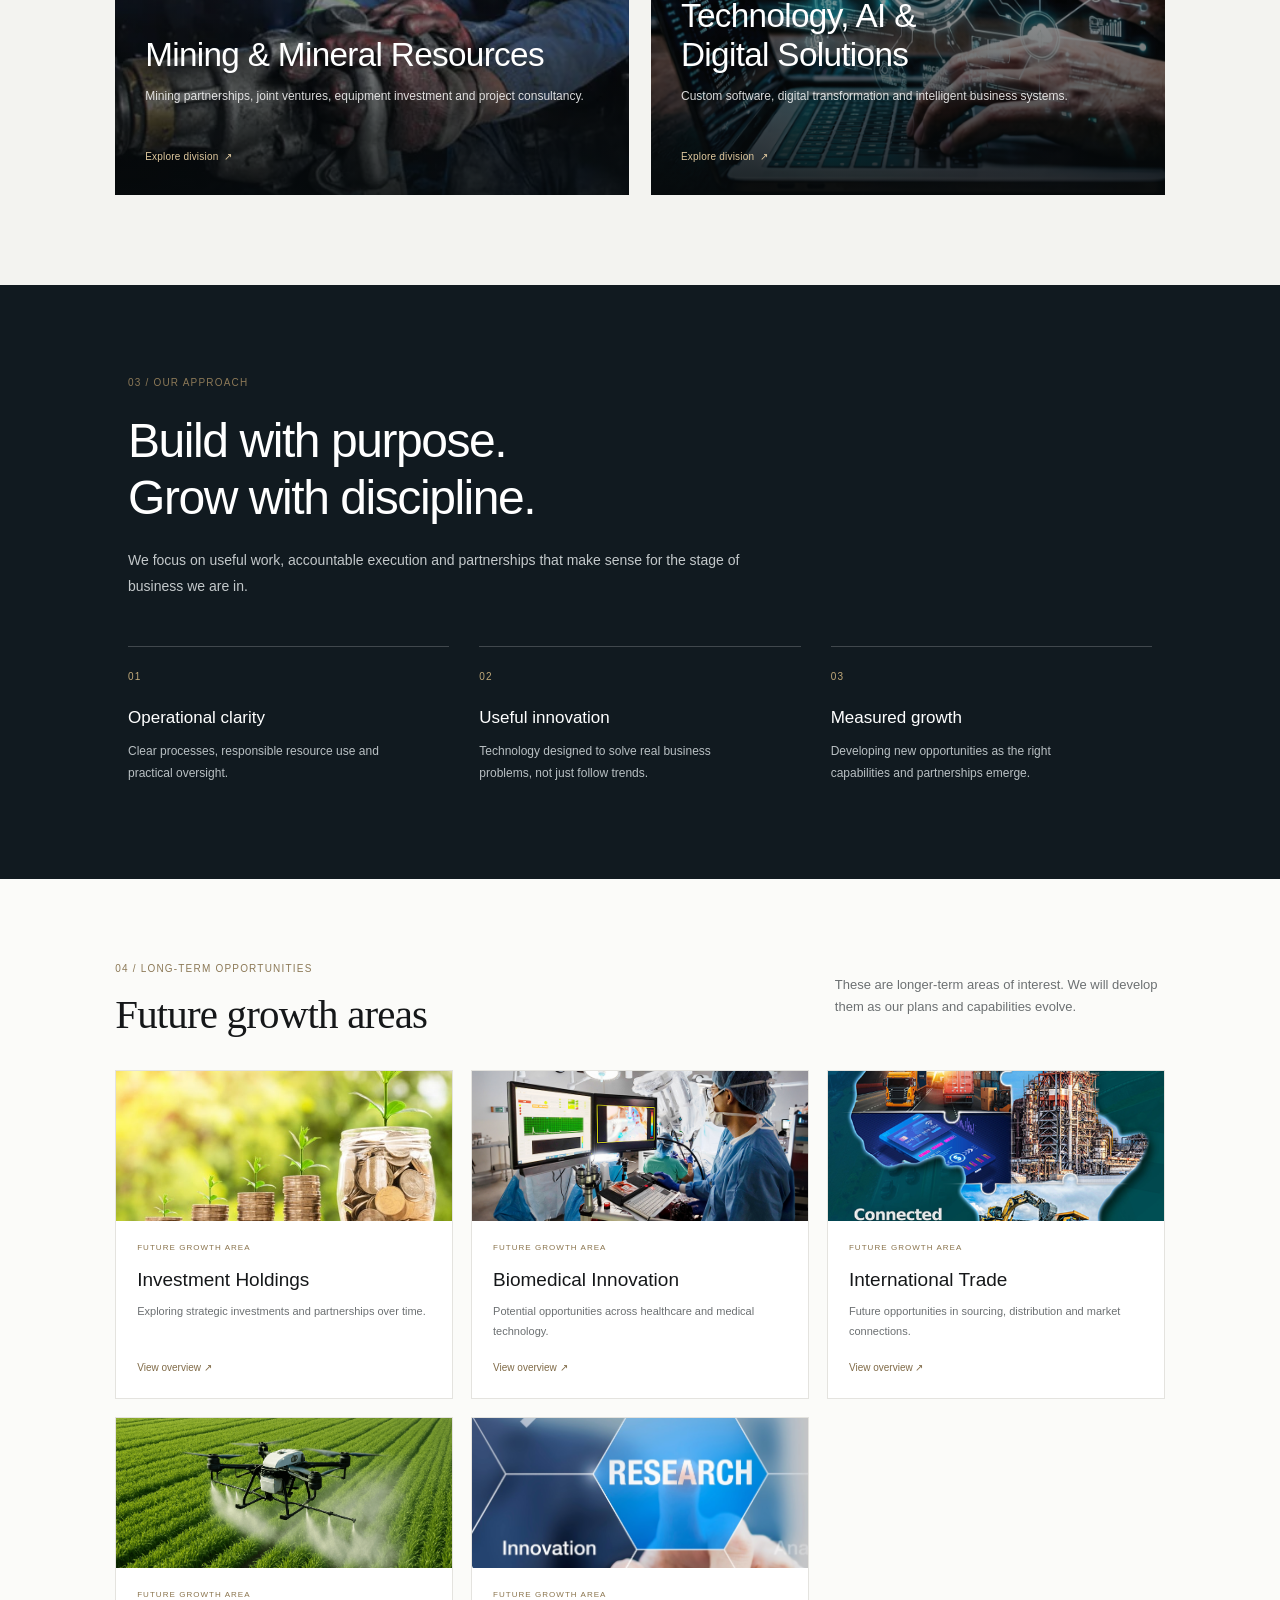
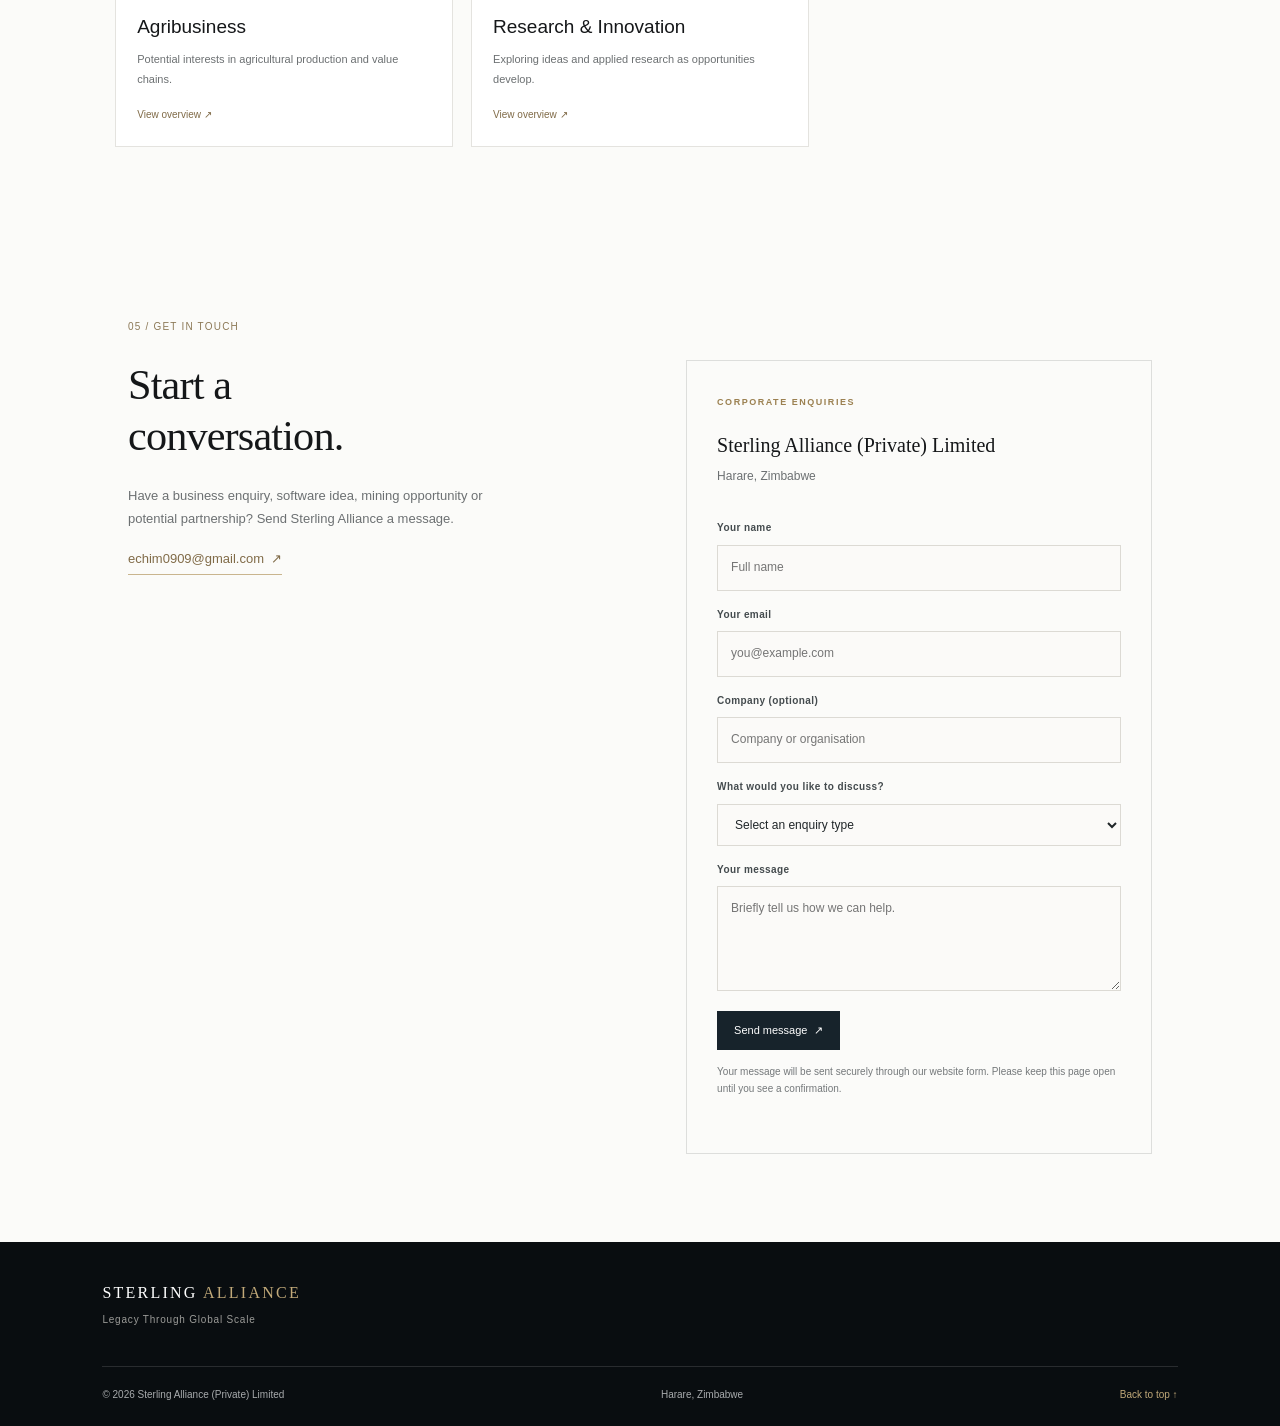
==== commit 43ac00d4: "updated index and  mining pages" ====
--- a/SA2 red3/index.html
+++ b/SA2 red3/index.html
@@ -42,7 +42,7 @@
         <a class="core-business-card core-mining" href="mining.html">
           <img src="mining.png" alt="Mining and mineral resources" loading="lazy">
           <span class="core-card-overlay"></span><span class="core-tag">CORE BUSINESS 01</span>
-          <div class="core-card-copy"><h3>Mining &amp; Mineral Resources</h3><p>Practical mining operations, production oversight and responsible resource development.</p><span class="card-arrow">Explore division&nbsp; ↗</span></div>
+          <div class="core-card-copy"><h3>Mining &amp; Mineral Resources</h3><p>Mining partnerships, joint ventures, equipment investment and project consultancy.</p><span class="card-arrow">Explore division&nbsp; ↗</span></div>
         </a>
         <a class="core-business-card core-technology" href="technology-ai.html">
           <img src="technology and ai.png" alt="Technology, software and AI solutions" loading="lazy">
@@ -97,7 +97,10 @@
             <label for="contact-topic">What would you like to discuss?</label>
             <select id="contact-topic" name="topic" required>
               <option value="" disabled selected>Select an enquiry type</option>
-              <option>Mining &amp; Mineral Resources</option>
+              <option>Mining partnership or joint venture</option>
+              <option>Mining equipment investment</option>
+              <option>Claim pegging or mining-law support</option>
+              <option>Mining consultancy</option>
               <option>Technology, AI &amp; Digital Solutions</option>
               <option>Partnership or investment enquiry</option>
               <option>Other business enquiry</option>
